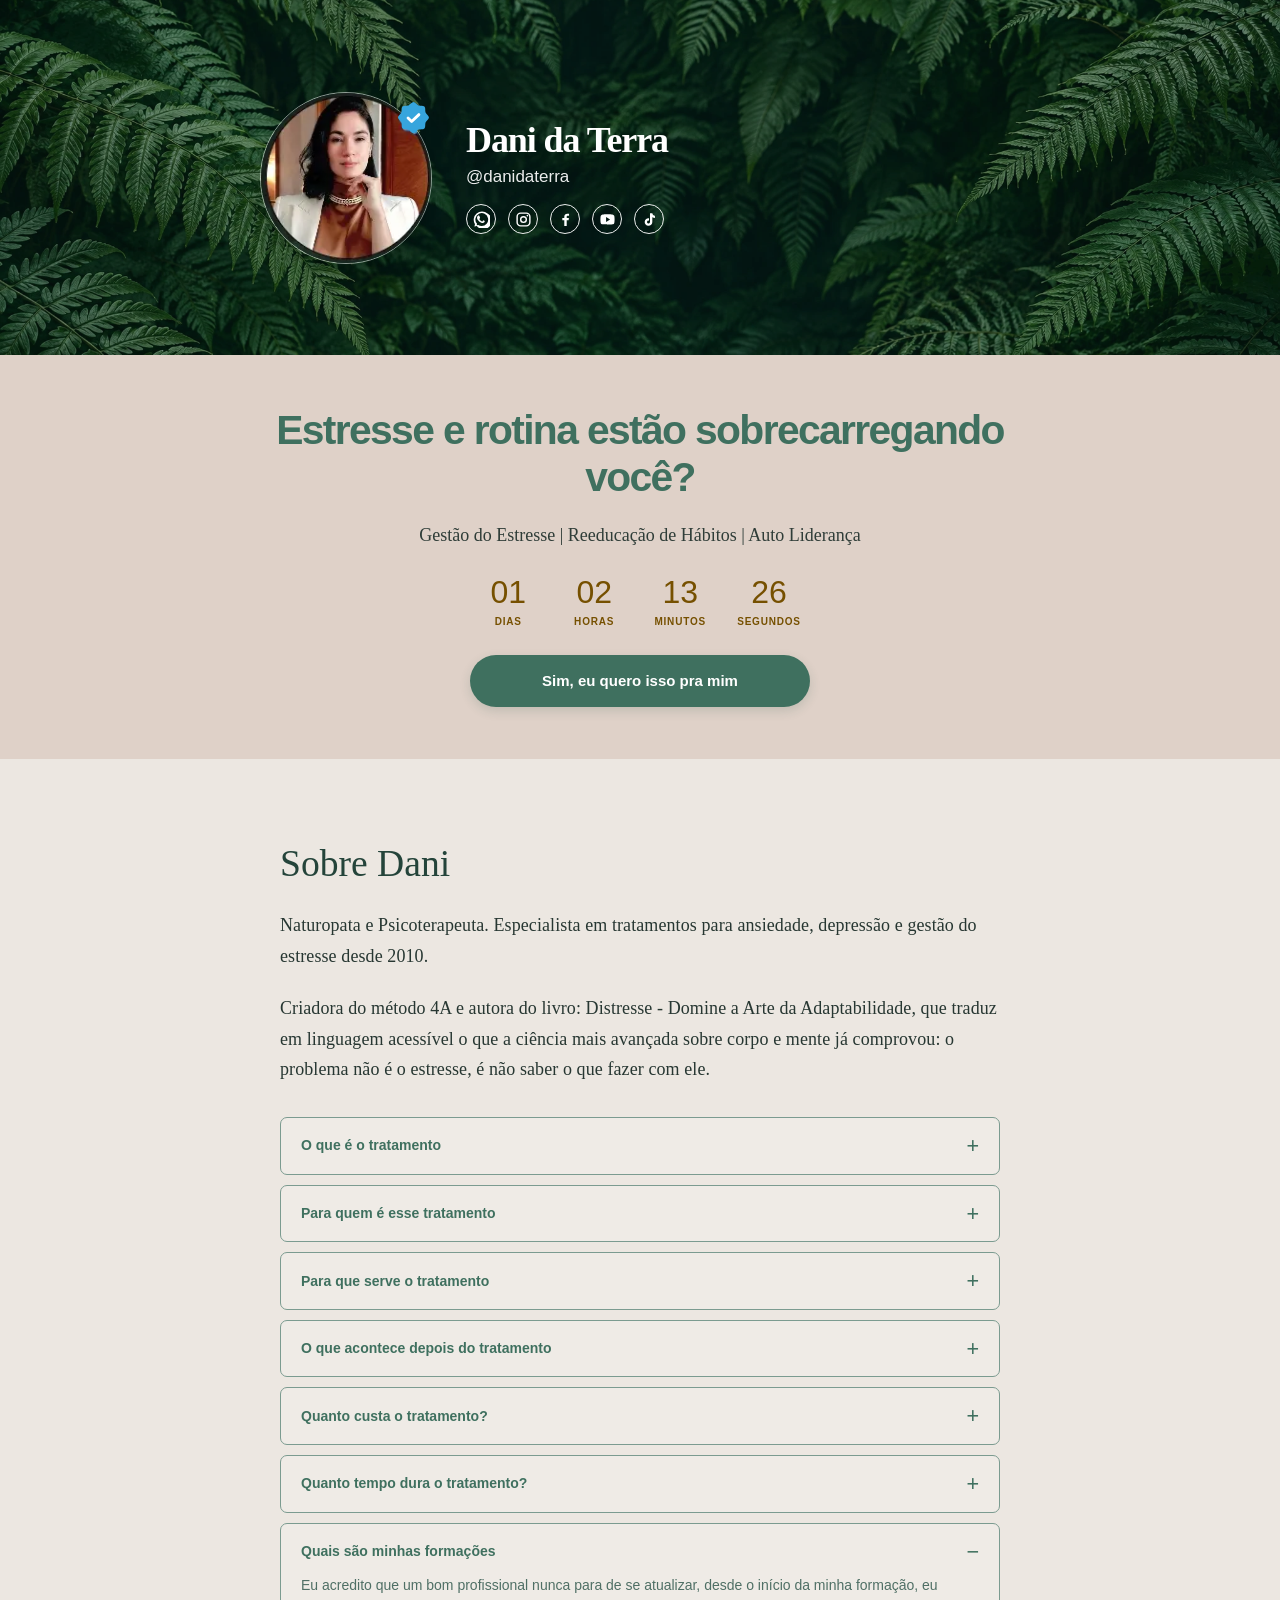
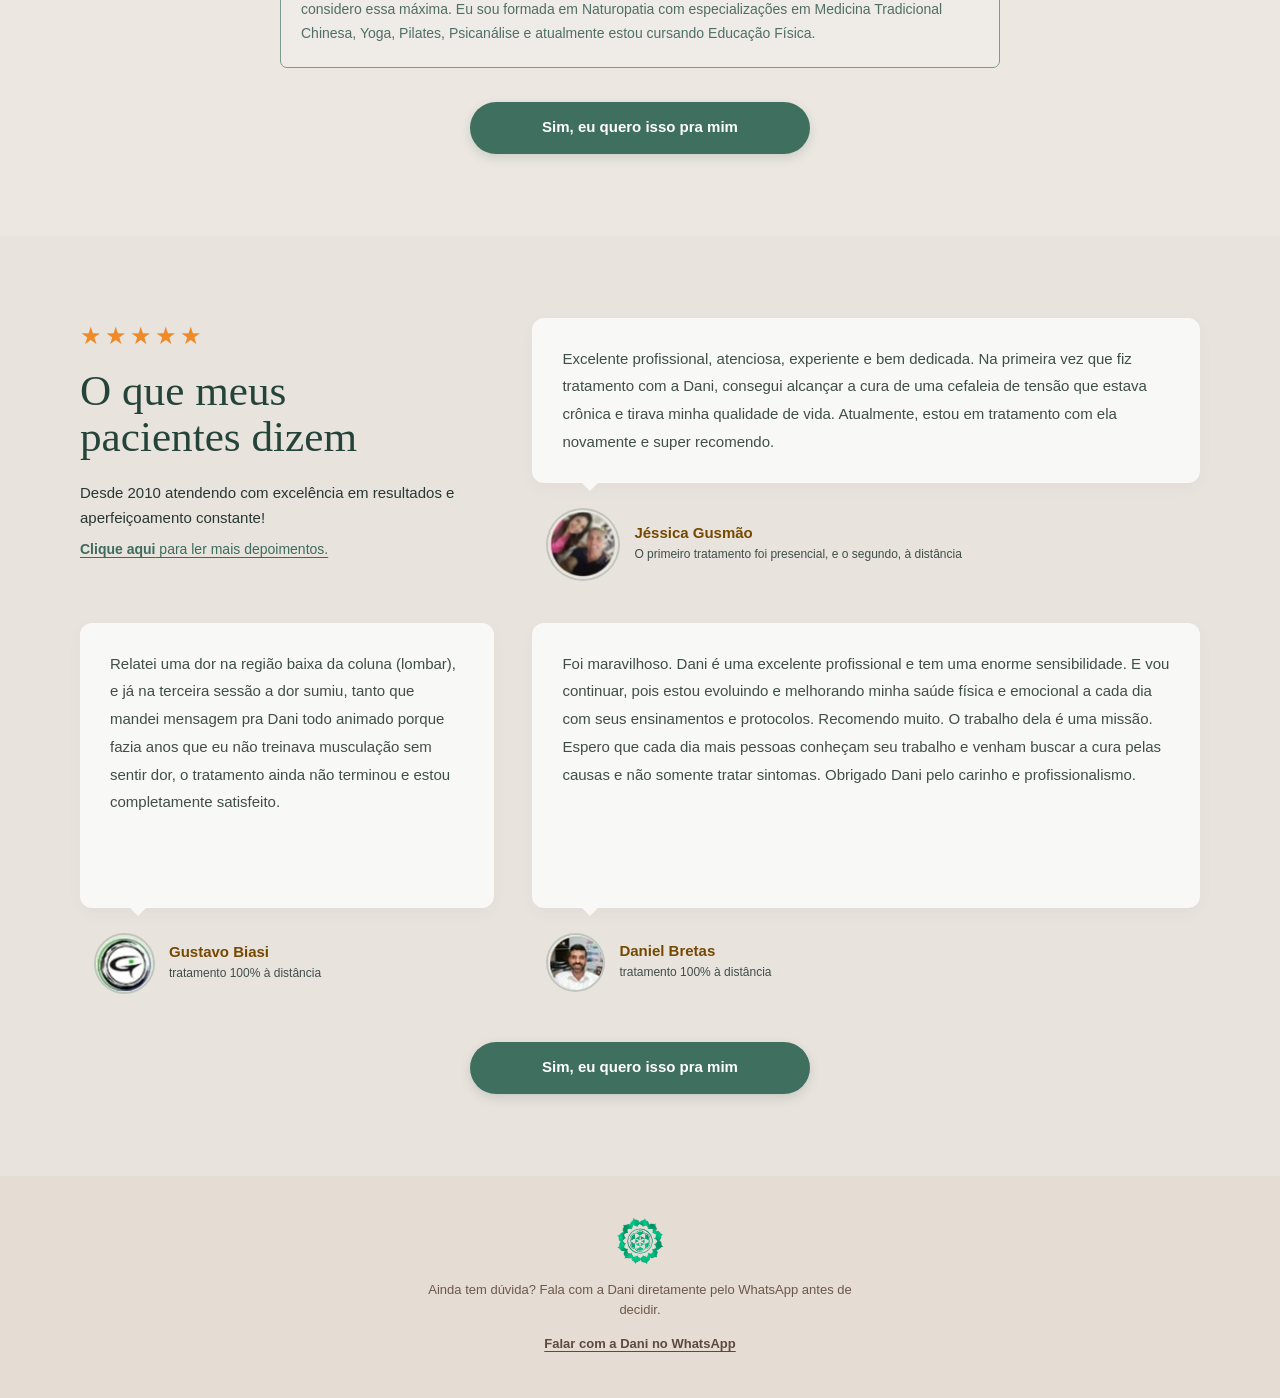
==== index.html @ f23e07b5 "first commit" ====
<!doctype html>
<html lang="pt-BR">
  <head>
    <meta charset="utf-8" />
    <meta name="viewport" content="width=device-width, initial-scale=1" />
    <meta name="theme-color" content="#3f705f" />
    <meta name="color-scheme" content="light" />
    <meta
      name="description"
      content="Gestão do estresse, reeducação de hábitos e auto liderança com Dani da Terra."
    />
    <title>Dani da Terra | Gestão do Estresse e Saúde Emocional</title>
    <link rel="icon" href="assets/brand-mark.png" type="image/png" />
    <link
      rel="preload"
      as="image"
      href="assets/fern-bg-v2.webp"
      fetchpriority="high"
    />
    <link rel="stylesheet" href="styles.css?v=3" />
  </head>
  <body>
    <main>
      <header class="site-header" id="inicio">
        <div class="header-overlay"></div>
        <div class="profile-lockup">
          <a
            class="profile-link"
            href="#inicio"
            aria-label="Dani da Terra - início"
          >
            <img
              src="assets/dani-profile.webp"
              alt="Dani da Terra"
              class="profile-avatar"
              width="178"
              height="178"
              fetchpriority="high"
              decoding="async"
            />
            <span class="verified" aria-hidden="true"
              ><svg
                xmlns="http://www.w3.org/2000/svg"
                id="Layer_2"
                data-name="Layer 2"
                viewBox="0 0 208 208"
              >
                <defs>
                  <style>
                    .cls-1 {
                      fill: #36a5dd;
                    }

                    .cls-2 {
                      fill: none;
                      stroke: #fff;
                      stroke-linecap: round;
                      stroke-linejoin: round;
                      stroke-width: 19px;
                    }
                  </style>
                </defs>
                <g id="Layer_1-2" data-name="Layer 1">
                  <path
                    class="cls-1"
                    d="m30.5,177.5c-9.2-9.2-3.1-28.5-7.8-39.8S0,116.5,0,104s17.8-22,22.7-33.7-1.4-30.6,7.8-39.8,28.5-3.1,39.8-7.8S91.5,0,104,0s22,17.8,33.7,22.7,30.6-1.4,39.8,7.8,3.1,28.5,7.8,39.8,22.7,21.2,22.7,33.7-17.8,22-22.7,33.7,1.4,30.6-7.8,39.8-28.5,3.1-39.8,7.8-21.2,22.7-33.7,22.7-22-17.8-33.7-22.7-30.6,1.4-39.8-7.8Z"
                  />
                  <polyline
                    class="cls-2"
                    points="140.55 84.74 91.79 131.26 67.45 108"
                  />
                </g>
              </svg>
            </span>
          </a>
          <div class="identity">
            <div class="identity-name">Dani da Terra</div>
            <div class="identity-handle">@danidaterra</div>
            <nav class="socials" aria-label="Redes sociais">
              <a
                href="https://wa.me/5512988258181"
                target="_blank"
                rel="noopener noreferrer"
                aria-label="WhatsApp"
                ><svg viewBox="0 0 24 24" aria-hidden="true">
                  <path
                    d="M20.5 3.5A11.8 11.8 0 0 0 2.8 18.7L2 22l3.4-.9A11.8 11.8 0 1 0 20.5 3.5ZM12 21a9 9 0 0 1-4.5-1.2l-.3-.2-2 .5.5-2-.2-.3A9 9 0 1 1 12 21Zm5-6.7c-.3-.2-1.8-.9-2.1-1s-.5-.2-.7.2-.8 1-.9 1.2-.3.2-.6.1a7.3 7.3 0 0 1-2.1-1.3 7.8 7.8 0 0 1-1.5-1.9c-.2-.3 0-.5.1-.6l.5-.6c.2-.2.2-.3.3-.5s0-.4 0-.5l-1-2.3c-.3-.7-.6-.6-.8-.6h-.7c-.2 0-.5.1-.8.4s-1 1-1 2.5 1 3 1.2 3.2a10.7 10.7 0 0 0 4.1 3.6c.6.3 1.1.5 1.5.6.7.2 1.3.2 1.8.1.5-.1 1.8-.7 2-1.3s.3-1.2.2-1.3-.2-.2-.5-.4Z"
                    fill="currentColor"
                  /></svg
              ></a>
              <a
                href="https://www.instagram.com/danidaterra"
                target="_blank"
                rel="noopener noreferrer"
                aria-label="Instagram"
                ><svg viewBox="0 0 24 24" aria-hidden="true">
                  <rect
                    x="3"
                    y="3"
                    width="18"
                    height="18"
                    rx="5"
                    fill="none"
                    stroke="currentColor"
                    stroke-width="2"
                  />
                  <circle
                    cx="12"
                    cy="12"
                    r="4"
                    fill="none"
                    stroke="currentColor"
                    stroke-width="2"
                  />
                  <circle cx="17.5" cy="6.5" r="1.2" fill="currentColor" /></svg
              ></a>
              <a
                href="https://www.facebook.com/danidaterra"
                target="_blank"
                rel="noopener noreferrer"
                aria-label="Facebook"
                ><svg viewBox="0 0 24 24" aria-hidden="true">
                  <path
                    d="M13.7 21v-8h2.7l.4-3h-3.1V8.1c0-.9.3-1.5 1.6-1.5H17V4a22 22 0 0 0-2.5-.1c-2.5 0-4.2 1.5-4.2 4.3V10H7.5v3h2.8v8h3.4Z"
                    fill="currentColor"
                  /></svg
              ></a>
              <a
                href="https://www.youtube.com/danidaterra"
                target="_blank"
                rel="noopener noreferrer"
                aria-label="YouTube"
                ><svg viewBox="0 0 24 24" aria-hidden="true">
                  <path
                    d="M21.6 7.2a2.8 2.8 0 0 0-2-2C17.8 4.7 12 4.7 12 4.7s-5.8 0-7.6.5a2.8 2.8 0 0 0-2 2A29 29 0 0 0 2 12a29 29 0 0 0 .4 4.8 2.8 2.8 0 0 0 2 2c1.8.5 7.6.5 7.6.5s5.8 0 7.6-.5a2.8 2.8 0 0 0 2-2A29 29 0 0 0 22 12a29 29 0 0 0-.4-4.8ZM10 15.4V8.6l5.7 3.4-5.7 3.4Z"
                    fill="currentColor"
                  /></svg
              ></a>
              <a
                href="https://www.tiktok.com/danidaterra"
                target="_blank"
                rel="noopener noreferrer"
                aria-label="TikTok"
                ><svg viewBox="0 0 24 24" aria-hidden="true">
                  <path
                    d="M16 3c.4 2.1 1.6 3.4 3.7 3.7V10a7.1 7.1 0 0 1-3.7-1.1v6.6a5.4 5.4 0 1 1-4.7-5.3v3.4a2.1 2.1 0 1 0 1.4 2V3H16Z"
                    fill="currentColor"
                  /></svg
              ></a>
            </nav>
          </div>
        </div>
      </header>

      <section class="hero" aria-labelledby="hero-title">
        <div class="hero-inner">
          <h1 id="hero-title">Estresse e rotina estão sobrecarregando você?</h1>
          <p class="hero-subtitle">
            Gestão do Estresse | Reeducação de Hábitos | Auto Liderança
          </p>
          <div
            class="countdown"
            aria-label="Contagem regressiva"
            aria-live="off"
          >
            <div><strong id="days">01</strong><span>DIAS</span></div>
            <div><strong id="hours">02</strong><span>HORAS</span></div>
            <div><strong id="minutes">13</strong><span>MINUTOS</span></div>
            <div><strong id="seconds">28</strong><span>SEGUNDOS</span></div>
          </div>
          <a
            class="primary-cta"
            href="https://wa.me/5512988258181?text=Oi%2C%20Dani!%20Quero%20entender%20melhor%20como%20funciona%20o%20seu%20trabalho%20e%20qual%20op%C3%A7%C3%A3o%20faz%20mais%20sentido%20pra%20mim."
            target="_blank"
            rel="noopener noreferrer"
            >Sim, eu quero isso pra mim</a
          >
        </div>
      </section>

      <section class="about" id="sobre">
        <div class="content-narrow">
          <h2>Sobre Dani</h2>
          <p class="lead-copy">
            Naturopata e Psicoterapeuta. Especialista em tratamentos para
            ansiedade, depressão e gestão do estresse desde 2010.
          </p>
          <p>
            Criadora do método 4A e autora do livro: Distresse - Domine a Arte
            da Adaptabilidade, que traduz em linguagem acessível o que a ciência
            mais avançada sobre corpo e mente já comprovou: o problema não é o
            estresse, é não saber o que fazer com ele.
          </p>

          <div class="accordion" data-accordion>
            <details>
              <summary>O que é o tratamento <span>+</span></summary>
              <div class="answer">
                Após a consulta de anamnese, você segue sua jornada com sessões
                de psicanálise e psicoterapia, técnicas para equilíbrio
                bioenergético e reeducação de vários hábitos que influenciam
                muito seu bem estar no dia a dia.<br /><br />Meu tratamento é
                sua melhor opção, porque integra técnicas para equilíbrio do
                corpo, mente e hábitos, além de ser um caminho seguro para a
                cura de traumas emocionais.
              </div>
            </details>
            <details>
              <summary>Para quem é esse tratamento <span>+</span></summary>
              <div class="answer">
                Mulheres e homens com quadros de ansiedade, depressão ou
                estresse crônico, que desejam um tratamento humanizado, natural,
                acessível e seguro.
              </div>
            </details>
            <details>
              <summary>Para que serve o tratamento <span>+</span></summary>
              <div class="answer">
                Para a recuperação do bem estar emocional e físico, para
                decifrar os ruídos do próprio inconsciente, para desenvolver
                autoconhecimento e se libertar de padrões traumáticos que te
                impedem de alcançar mais paz e felicidade na vida.
              </div>
            </details>
            <details>
              <summary>
                O que acontece depois do tratamento <span>+</span>
              </summary>
              <div class="answer">
                Ao final do tratamento, você terá um protocolo de cuidados pra
                continuar evoluindo em sua jornada. Se precisar de manutenção,
                eu ofereço sessões avulsas de acompanhamento, com duração a
                partir de 20 minutos, para que você possa continuar recebendo
                ajuda pelo tempo que precisar.<br /><br />Clique no botão para
                falar comigo!
              </div>
            </details>
            <details>
              <summary>Quanto custa o tratamento? <span>+</span></summary>
              <div class="answer">
                O preço de uma vida emocionalmente instável é muito, muito caro,
                por isso, é importante ver seu tratamento como um investimento
                importantíssimo.<br /><br />É necessário entrar em contato
                comigo para receber um orçamento personalizado, dependendo do
                caso, é recomendado mais ou menos sessões. Ofereço tratamentos a
                partir de R$750, com pagamento à vista ou parcelado.
              </div>
            </details>
            <details>
              <summary>Quanto tempo dura o tratamento? <span>+</span></summary>
              <div class="answer">
                Cada caso precisa ser analisado cuidadosamente antes de definir
                o tempo médio do tratamento. É levado em consideração a
                complexidade do caso e o ritmo de cada paciente. Meu método
                tende a acelerar sua melhora, pois a combinação de técnicas que
                integram a recuperação do corpo e da mente com sessões de
                terapia favorecem a jornada dos pacientes.
              </div>
            </details>
            <details open>
              <summary>Quais são minhas formações <span>−</span></summary>
              <div class="answer">
                Eu acredito que um bom profissional nunca para de se atualizar,
                desde o início da minha formação, eu considero essa máxima. Eu
                sou formada em Naturopatia com especializações em Medicina
                Tradicional Chinesa, Yoga, Pilates, Psicanálise e atualmente
                estou cursando Educação Física.
              </div>
            </details>
          </div>

          <a
            class="primary-cta cta-after"
            href="https://wa.me/5512988258181?text=Oi%2C%20Dani!%20Quero%20entender%20melhor%20como%20funciona%20o%20seu%20trabalho%20e%20qual%20op%C3%A7%C3%A3o%20faz%20mais%20sentido%20pra%20mim."
            target="_blank"
            rel="noopener noreferrer"
            >Sim, eu quero isso pra mim</a
          >
        </div>
      </section>

      <section
        class="testimonials"
        id="depoimentos"
        aria-labelledby="reviews-title"
      >
        <div class="reviews-grid">
          <div class="reviews-intro">
            <div class="stars" aria-label="5 estrelas">★★★★★</div>
            <h2 id="reviews-title">O que meus<br />pacientes dizem</h2>
            <p>
              Desde 2010 atendendo com excelência em resultados e
              aperfeiçoamento constante!
            </p>
            <a
              href="https://share.google/78tJWaMFnP3QpZJd7"
              target="_blank"
              rel="noopener noreferrer"
              ><strong>Clique aqui</strong> para ler mais depoimentos.</a
            >
          </div>

          <article class="review review-featured">
            <div class="review-bubble">
              Excelente profissional, atenciosa, experiente e bem dedicada. Na
              primeira vez que fiz tratamento com a Dani, consegui alcançar a
              cura de uma cefaleia de tensão que estava crônica e tirava minha
              qualidade de vida. Atualmente, estou em tratamento com ela
              novamente e super recomendo.
            </div>
            <div class="review-person">
              <img
                src="assets/jessica.jpg"
                alt=""
                class="review-avatar"
                width="74"
                height="73"
                loading="lazy"
                decoding="async"
              />
              <div>
                <strong>Jéssica Gusmão</strong
                ><span
                  >O primeiro tratamento foi presencial, e o segundo, à
                  distância</span
                >
              </div>
            </div>
          </article>

          <article class="review review-secondary">
            <div class="review-bubble">
              Foi maravilhoso. Dani é uma excelente profissional e tem uma
              enorme sensibilidade. E vou continuar, pois estou evoluindo e
              melhorando minha saúde física e emocional a cada dia com seus
              ensinamentos e protocolos. Recomendo muito. O trabalho dela é uma
              missão. Espero que cada dia mais pessoas conheçam seu trabalho e
              venham buscar a cura pelas causas e não somente tratar sintomas.
              Obrigado Dani pelo carinho e profissionalismo.
            </div>
            <div class="review-person">
              <img
                src="assets/daniel.jpg"
                alt=""
                class="review-avatar"
                width="59"
                height="59"
                loading="lazy"
                decoding="async"
              />
              <div>
                <strong>Daniel Bretas</strong
                ><span>tratamento 100% à distância</span>
              </div>
            </div>
          </article>

          <article class="review review-secondary">
            <div class="review-bubble">
              Relatei uma dor na região baixa da coluna (lombar), e já na
              terceira sessão a dor sumiu, tanto que mandei mensagem pra Dani
              todo animado porque fazia anos que eu não treinava musculação sem
              sentir dor, o tratamento ainda não terminou e estou completamente
              satisfeito.
            </div>
            <div class="review-person">
              <img
                src="assets/gustavo.jpg"
                alt=""
                class="review-avatar"
                width="61"
                height="61"
                loading="lazy"
                decoding="async"
              />
              <div>
                <strong>Gustavo Biasi</strong
                ><span>tratamento 100% à distância</span>
              </div>
            </div>
          </article>
        </div>
        <a
          class="primary-cta cta-bottom"
          href="https://wa.me/5512988258181?text=Oi%2C%20Dani!%20Quero%20entender%20melhor%20como%20funciona%20o%20seu%20trabalho%20e%20qual%20op%C3%A7%C3%A3o%20faz%20mais%20sentido%20pra%20mim."
          target="_blank"
          rel="noopener noreferrer"
          >Sim, eu quero isso pra mim</a
        >
      </section>

      <footer class="site-footer">
        <div class="footer-mark" aria-hidden="true">
          <img
            src="assets/brand-mark.png"
            alt="Dani da Terra"
            width="50px"
            height="50px"
            fetchpriority="high"
            decoding="async"
          />
        </div>
        <p>
          Ainda tem dúvida? Fala com a Dani diretamente pelo WhatsApp antes de
          decidir.
        </p>
        <a
          href="https://wa.me/5512988258181"
          target="_blank"
          rel="noopener noreferrer"
          >Falar com a Dani no WhatsApp</a
        >
      </footer>
    </main>
    <script src="script.js" defer></script>
  </body>
</html>
---- styles.css ----
:root {
  --bg: #ece7e1;
  --hero: #dfd1c8;
  --card: #f8f8f6;
  --green: #3f705f;
  --green-dark: #285246;
  --ink: #273732;
  --gold: #765000;
  --orange: #ef8a28;
  --line: #7b9b90;
  --page-padding: clamp(20px, 4vw, 48px);
}

* {
  box-sizing: border-box;
}
html {
  scroll-behavior: smooth;
}
body {
  margin: 0;
  background: var(--bg);
  color: var(--ink);
  font-family: Arial, Helvetica, sans-serif;
  -webkit-font-smoothing: antialiased;
  text-rendering: optimizeLegibility;
}
img {
  display: block;
  max-width: 100%;
}
a {
  color: inherit;
}
a:focus-visible,
summary:focus-visible {
  outline: 3px solid #e9aa57;
  outline-offset: 4px;
}

.site-header {
  position: relative;
  display: grid;
  min-height: clamp(280px, 33vw, 355px);
  overflow: hidden;
  place-items: center;
  background: #12362c url("assets/fern-bg-v2.webp") center / cover no-repeat;
}
.header-overlay {
  position: absolute;
  inset: 0;
  background: rgba(6, 35, 28, 0.34);
}
.profile-lockup {
  position: relative;
  z-index: 1;
  display: flex;
  align-items: center;
  gap: clamp(22px, 3vw, 34px);
  width: min(760px, calc(100% - var(--page-padding) - var(--page-padding)));
}
.profile-link {
  position: relative;
  display: block;
  width: clamp(128px, 16vw, 172px);
  flex: 0 0 auto;
}
.profile-avatar {
  aspect-ratio: 1;
  width: 100%;
  height: auto;
  object-fit: cover;
  border: 1px solid rgba(255, 255, 255, 0.55);
  border-radius: 50%;
  box-shadow: 0 8px 25px rgba(0, 0, 0, 0.2);
}
.verified {
  position: absolute;
  top: 6%;
  right: 2%;
  width: 18%;
  aspect-ratio: 1;
}
.verified svg {
  display: block;
  width: 100%;
  height: 100%;
}
.identity {
  min-width: 0;
  color: #fff;
}
.identity-name {
  font-family: Georgia, "Times New Roman", serif;
  font-size: clamp(2rem, 4vw, 2.25rem);
  font-weight: 700;
  line-height: 1.1;
  letter-spacing: -0.03em;
}
.identity-handle {
  margin-top: 7px;
  font-size: clamp(0.9rem, 1.8vw, 1.0625rem);
  opacity: 0.92;
}
.socials {
  display: flex;
  flex-wrap: wrap;
  gap: 12px;
  margin-top: 17px;
}
.socials a {
  display: grid;
  width: 30px;
  height: 30px;
  border: 1.5px solid rgba(255, 255, 255, 0.92);
  border-radius: 50%;
  place-items: center;
  color: #fff;
  text-decoration: none;
  transition:
    background 0.18s ease,
    color 0.18s ease,
    transform 0.18s ease;
}
.socials a:hover {
  background: #fff;
  color: var(--green-dark);
  transform: translateY(-2px);
}
.socials a svg {
  display: block;
  width: 17px;
  height: 17px;
}

.hero {
  display: grid;
  min-height: 330px;
  background: var(--hero);
  place-items: center;
  text-align: center;
}
.hero-inner {
  width: min(900px, calc(100% - var(--page-padding) - var(--page-padding)));
  padding: clamp(38px, 5vw, 52px) 0;
}
.hero h1 {
  max-width: 790px;
  margin: 0 auto;
  color: var(--green);
  font-size: clamp(2rem, 4.25vw, 2.55rem);
  font-weight: 700;
  line-height: 1.14;
  letter-spacing: -0.04em;
}
.hero-subtitle {
  margin: 22px 0 26px;
  color: #2f3d38;
  font-family: Georgia, "Times New Roman", serif;
  font-size: clamp(1rem, 2vw, 1.125rem);
  line-height: 1.55;
}
.countdown {
  display: flex;
  justify-content: center;
  gap: clamp(16px, 3vw, 28px);
  margin-bottom: 28px;
  color: var(--gold);
}
.countdown div {
  display: flex;
  flex-direction: column;
  min-width: 58px;
}
.countdown strong {
  font-size: clamp(1.55rem, 3vw, 2rem);
  font-weight: 500;
  line-height: 1;
  font-variant-numeric: tabular-nums;
}
.countdown span {
  margin-top: 8px;
  font-size: 0.625rem;
  font-weight: 600;
  letter-spacing: 0.08em;
}
.primary-cta {
  display: flex;
  align-items: center;
  justify-content: center;
  width: min(340px, 100%);
  min-height: 52px;
  margin: 0 auto;
  padding: 12px 24px;
  border-radius: 999px;
  background: var(--green);
  box-shadow: 0 4px 11px rgba(40, 82, 70, 0.16);
  color: #fff;
  font-size: 0.9375rem;
  font-weight: 600;
  line-height: 1.25;
  text-align: center;
  text-decoration: none;
  transition:
    transform 0.18s ease,
    background 0.18s ease,
    box-shadow 0.18s ease;
}
.primary-cta:hover {
  background: var(--green-dark);
  box-shadow: 0 7px 16px rgba(40, 82, 70, 0.24);
  transform: translateY(-2px);
}

.about {
  padding: clamp(32px, 7vw, 82px) var(--page-padding);
  background: var(--bg);
}
.content-narrow {
  width: min(720px, 100%);
  margin: 0 auto;
}
.about h2,
.reviews-intro h2 {
  color: #24443a;
  font-family: Georgia, "Times New Roman", serif;
  font-weight: 500;
}
.about h2 {
  margin: 0 0 24px;
  font-size: clamp(2rem, 4vw, 2.35rem);
  line-height: 1.2;
}
.about p {
  margin: 0 0 21px;
  font-family: Georgia, "Times New Roman", serif;
  font-size: clamp(1rem, 1.7vw, 1.125rem);
  line-height: 1.7;
  letter-spacing: 0.005em;
}
.about .lead-copy {
  margin-bottom: 22px;
}
.accordion {
  display: grid;
  gap: 10px;
  margin-top: 32px;
}
details {
  overflow: hidden;
  border: 1px solid var(--line);
  border-radius: 7px;
  background: rgba(255, 255, 255, 0.17);
}
summary {
  display: flex;
  align-items: center;
  justify-content: space-between;
  gap: 18px;
  padding: 17px 20px;
  color: var(--green);
  cursor: pointer;
  font-size: 0.875rem;
  font-weight: 700;
  line-height: 1.35;
  list-style: none;
  user-select: none;
}
summary::-webkit-details-marker {
  display: none;
}
summary span {
  flex: 0 0 auto;
  color: var(--green);
  font-size: 1.35rem;
  font-weight: 400;
  line-height: 1;
}
.answer {
  padding: 0 20px 21px;
  color: #4f6f65;
  font-size: 0.875rem;
  line-height: 1.7;
}
details[open] summary {
  padding-bottom: 12px;
}
.cta-after {
  margin-top: 34px;
}

.testimonials {
  padding: clamp(32px, 7vw, 82px) var(--page-padding);
  background: #e9e3dd;
}
.reviews-grid {
  display: grid;
  grid-template-columns: minmax(220px, 0.9fr) minmax(0, 1.45fr);
  grid-template-areas: "intro featured" "daniel gustavo";
  gap: 42px 38px;
  width: min(1120px, 100%);
  margin: 0 auto;
  align-items: start;
}
.reviews-intro {
  grid-area: intro;
  padding-top: 4px;
}
.stars {
  margin-bottom: 18px;
  color: var(--orange);
  font-size: 1.5rem;
  letter-spacing: 3px;
}
.reviews-intro h2 {
  margin: 0 0 20px;
  font-size: clamp(2.2rem, 4.3vw, 2.7rem);
  line-height: 1.08;
}
.reviews-intro p {
  margin: 0 0 10px;
  font-size: 0.9375rem;
  line-height: 1.65;
}
.reviews-intro a {
  color: #3d6c5d;
  font-size: 0.875rem;
  text-underline-offset: 3px;
}
.review-featured {
  grid-area: featured;
}
.review-secondary:nth-of-type(3) {
  grid-area: daniel;
}
.review-secondary:nth-of-type(4) {
  grid-area: gustavo;
}
.review-bubble {
  position: relative;
  padding: 27px 30px;
  border-radius: 12px;
  background: var(--card);
  box-shadow: 0 5px 15px rgba(61, 71, 66, 0.04);
  color: #3f4e49;
  font-size: 0.9375rem;
  line-height: 1.85;
}
.review-bubble::after {
  position: absolute;
  bottom: -18px;
  left: 48px;
  border: 10px solid transparent;
  border-top-color: var(--card);
  content: "";
}
.review-person {
  display: flex;
  align-items: center;
  gap: 14px;
  margin: 25px 0 0 14px;
}
.review-avatar {
  /* width: 54px; */
  aspect-ratio: 1;
  border: 2px solid rgba(63, 112, 95, 0.25);
  border-radius: 50%;
  object-fit: cover;
}
.review-person strong {
  display: block;
  margin-bottom: 5px;
  color: #744900;
  font-size: 0.9375rem;
}
.review-person span {
  display: block;
  color: #3f4e49;
  font-size: 0.75rem;
  line-height: 1.45;
}
.review-secondary .review-bubble {
  min-height: 285px;
}
.cta-bottom {
  margin-top: 48px;
}

.site-footer {
  padding: 40px var(--page-padding) 46px;
  background: #e5ddd3;
  color: #6d5748;
  text-align: center;
}
.footer-mark {
  margin-bottom: 10px;
  color: #18b68a;
  font-size: 2.75rem;
  font-weight: 700;
  line-height: 1;
}
.site-footer p,
.site-footer img {
  max-width: 460px;
  margin: 0 auto 14px;
  font-size: 0.8125rem;
  line-height: 1.55;
}
.site-footer a {
  color: #5d4a3e;
  font-size: 0.8125rem;
  font-weight: 600;
  text-underline-offset: 3px;
}

@media (max-width: 760px) {
  :root {
    --page-padding: 20px;
  }
  .site-header {
    min-height: 270px;
    background-position: center;
  }
  .profile-lockup {
    display: grid;
    grid-template-columns: 92px minmax(0, 1fr);
    column-gap: 18px;
    row-gap: 17px;
    width: min(420px, calc(100% - 40px));
  }
  .profile-link {
    width: 92px;
  }
  .profile-link {
    grid-column: 1;
    grid-row: 1;
  }
  .identity {
    display: contents;
  }
  .identity-name {
    font-size: 1.65rem;
  }
  .identity-name {
    grid-column: 2;
    grid-row: 1;
    align-self: center;
    margin-bottom: 23px;
  }
  .identity-handle {
    grid-column: 2;
    grid-row: 1;
    margin-top: 27px;
    font-size: 0.875rem;
    align-self: center;
  }
  .socials {
    grid-column: 1 / -1;
    grid-row: 2;
    justify-content: center;
    gap: 10px;
    margin-top: 0;
    padding-top: 15px;
    border-top: 1px solid rgba(255, 255, 255, 0.3);
  }
  .socials a {
    width: 27px;
    height: 27px;
  }
  .socials a svg {
    width: 15px;
    height: 15px;
  }
  .hero {
    min-height: 360px;
  }
  .hero-inner {
    width: 100%;
    max-width: none;
    padding: 44px var(--page-padding);
  }
  .hero h1,
  .hero-subtitle,
  .countdown {
    width: 100%;
  }
  .hero h1 {
    font-size: clamp(1.9rem, 8vw, 2.35rem);
  }
  .hero-subtitle {
    margin: 19px 0 25px;
    font-size: 0.975rem;
  }
  .countdown {
    gap: 8px;
    margin-bottom: 27px;
  }
  .countdown div {
    min-width: 0;
    width: 25%;
  }
  .countdown strong {
    font-size: clamp(1.45rem, 7vw, 1.9rem);
  }
  .countdown span {
    margin-top: 6px;
    font-size: 0.55rem;
  }
  .primary-cta {
    min-height: 50px;
    font-size: 0.875rem;
  }
  .about p {
    font-size: 1rem;
    line-height: 1.68;
    text-align: left;
  }
  .about h2 {
    margin-bottom: 20px;
  }
  .accordion {
    margin-top: 28px;
  }
  summary {
    padding: 16px;
    font-size: 0.875rem;
  }
  .answer {
    padding: 0 16px 18px;
    font-size: 0.875rem;
    line-height: 1.65;
  }
  .reviews-grid {
    grid-template-columns: 1fr;
    grid-template-areas: "intro" "featured" "daniel" "gustavo";
    gap: 34px;
  }
  .reviews-intro {
    padding: 0;
    text-align: center;
  }
  .stars {
    margin-bottom: 12px;
    font-size: 1.3rem;
  }
  .reviews-intro h2 {
    margin-bottom: 16px;
    font-size: 2.25rem;
  }
  .reviews-intro p {
    max-width: 360px;
    margin-right: auto;
    margin-bottom: 12px;
    margin-left: auto;
    font-size: 0.9375rem;
  }
  .review-bubble {
    padding: 23px 21px;
    font-size: 0.9375rem;
    line-height: 1.75;
  }
  .review-secondary .review-bubble {
    min-height: 0;
  }
  .review-person {
    margin-top: 22px;
  }
  .cta-bottom {
    margin-top: 38px;
  }
  .site-footer {
    padding-top: 34px;
    padding-bottom: 38px;
  }
}

@media (max-width: 390px) {
  :root {
    --page-padding: 16px;
  }
  .site-header {
    min-height: 245px;
  }
  .profile-lockup {
    grid-template-columns: 78px minmax(0, 1fr);
    column-gap: 14px;
    width: calc(100% - 32px);
  }
  .profile-link {
    width: 78px;
  }
  .identity-name {
    font-size: 1.4rem;
  }
  .socials {
    gap: 7px;
  }
  .socials a {
    width: 25px;
    height: 25px;
  }
  .hero {
    min-height: 340px;
  }
  .hero h1 {
    font-size: 1.8rem;
  }
  .countdown strong {
    font-size: 2.4rem;
  }
  .countdown span {
    font-size: 0.5rem;
  }
}

@media (prefers-reduced-motion: reduce) {
  html {
    scroll-behavior: auto;
  }
  .primary-cta,
  .socials a {
    transition: none;
  }
}
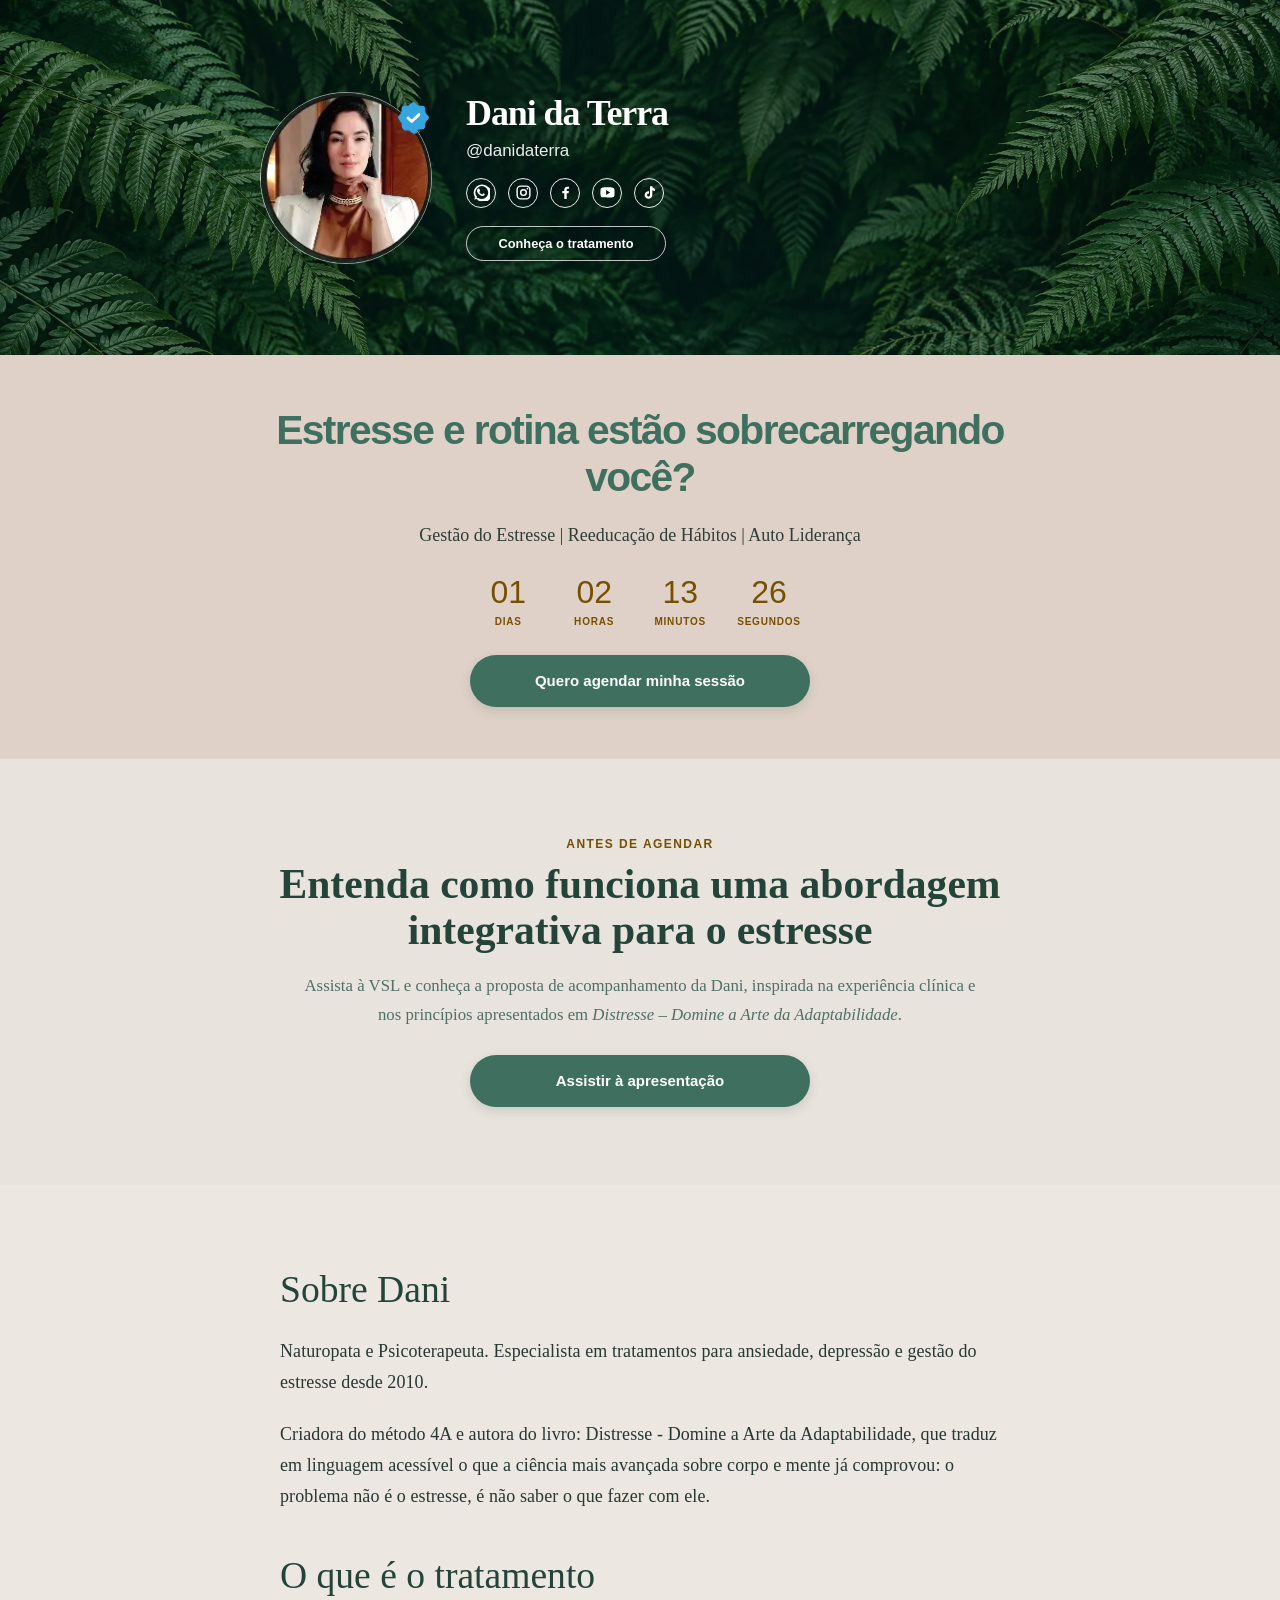
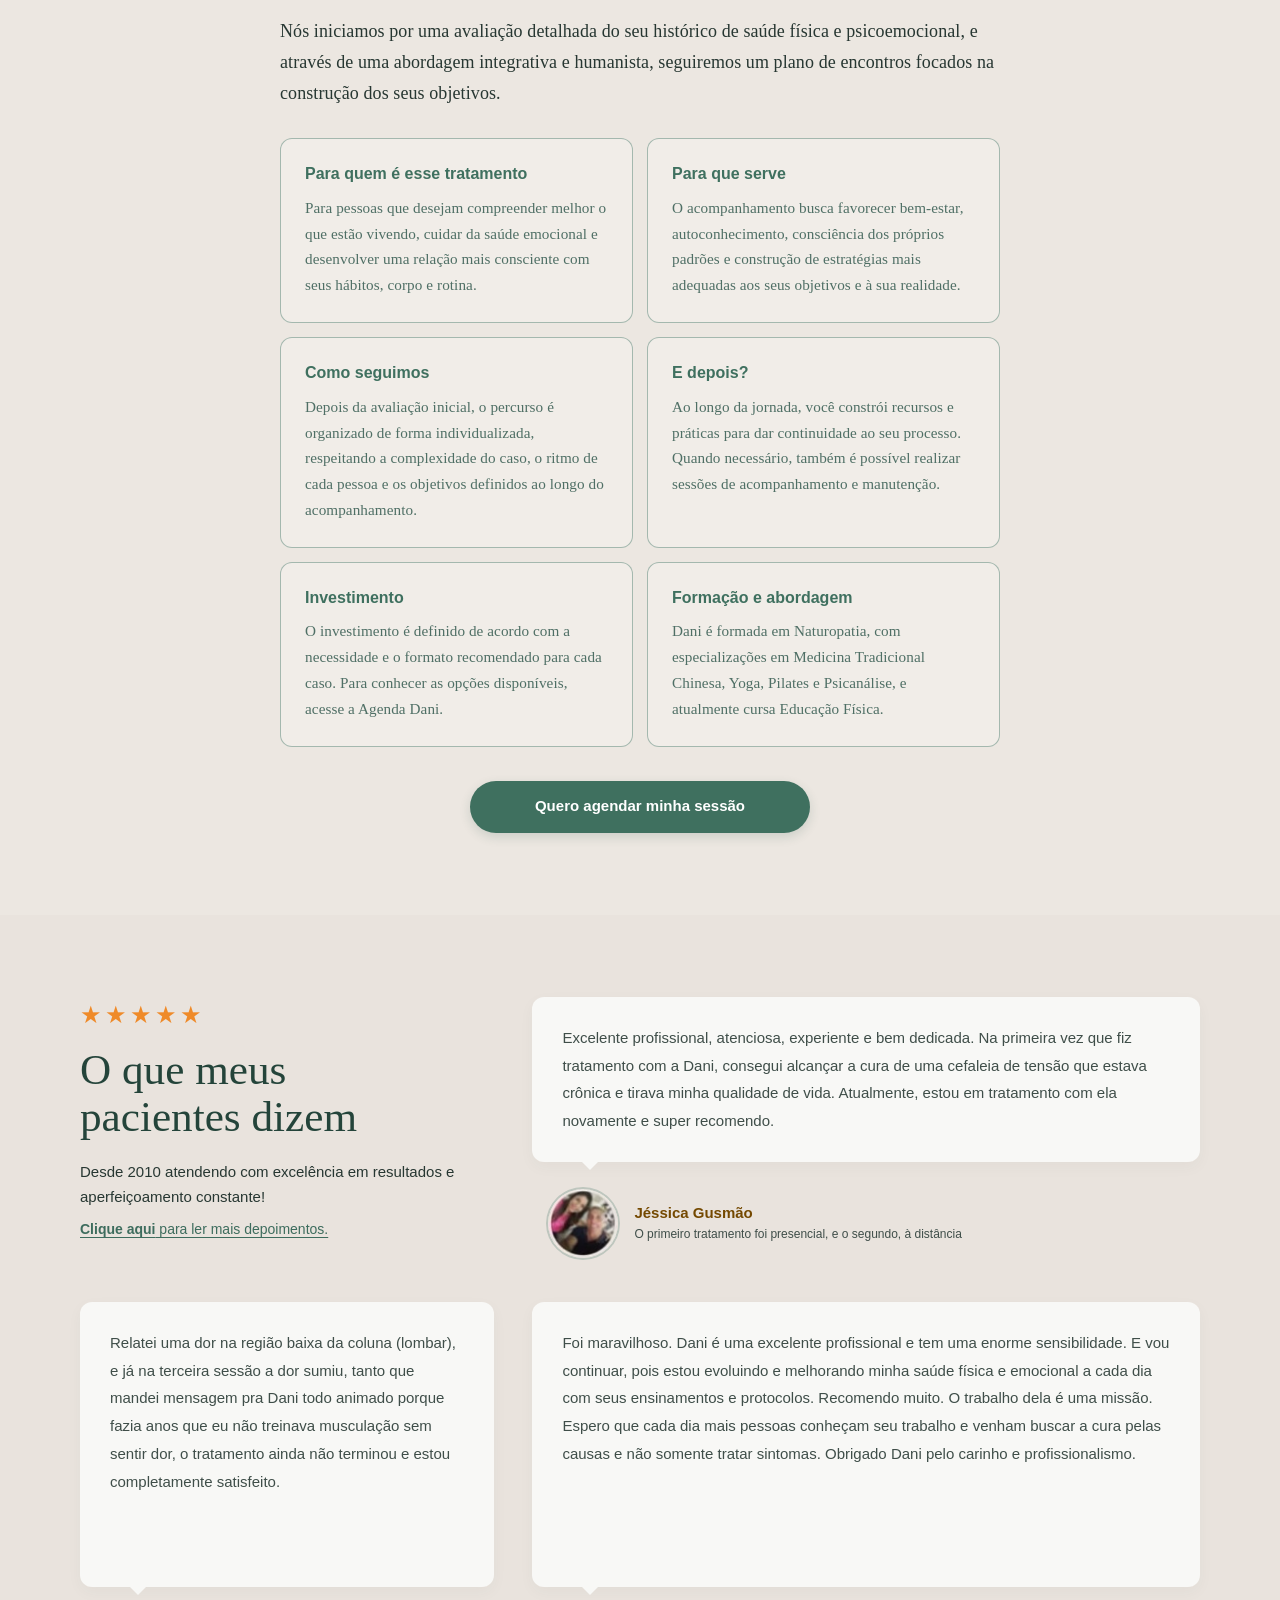
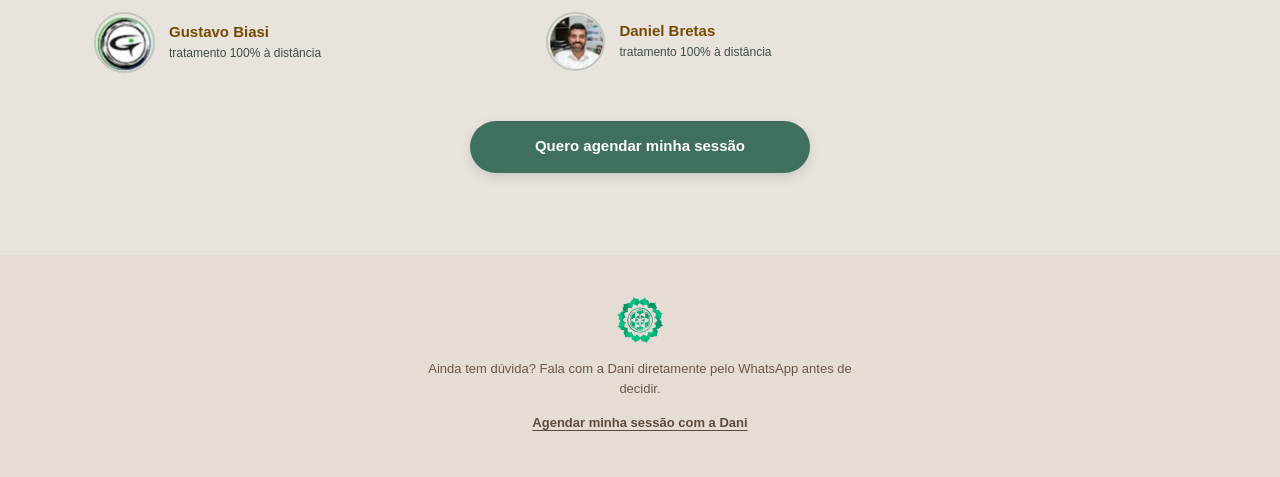
==== commit d5d3480d: "ajusted index and create page vsl" ====
--- a/index.html
+++ b/index.html
@@ -17,7 +17,7 @@
       href="assets/fern-bg-v2.webp"
       fetchpriority="high"
     />
-    <link rel="stylesheet" href="styles.css?v=3" />
+    <link rel="stylesheet" href="styles.css?v=4" />
   </head>
   <body>
     <main>
@@ -78,7 +78,7 @@
             <div class="identity-handle">@danidaterra</div>
             <nav class="socials" aria-label="Redes sociais">
               <a
-                href="https://wa.me/5512988258181"
+                href="https://zenklub.com.br/terapeutas/daniele-rossi/"
                 target="_blank"
                 rel="noopener noreferrer"
                 aria-label="WhatsApp"
@@ -148,6 +148,7 @@
                   /></svg
               ></a>
             </nav>
+            <a class="header-vsl-link" href="vsl.html">Conheça o tratamento</a>
           </div>
         </div>
       </header>
@@ -170,11 +171,26 @@
           </div>
           <a
             class="primary-cta"
-            href="https://wa.me/5512988258181?text=Oi%2C%20Dani!%20Quero%20entender%20melhor%20como%20funciona%20o%20seu%20trabalho%20e%20qual%20op%C3%A7%C3%A3o%20faz%20mais%20sentido%20pra%20mim."
+            href="https://zenklub.com.br/terapeutas/daniele-rossi/"
             target="_blank"
             rel="noopener noreferrer"
-            >Sim, eu quero isso pra mim</a
+            >Quero agendar minha sessão</a
           >
+        </div>
+      </section>
+
+      <section class="vsl-teaser" aria-labelledby="vsl-teaser-title">
+        <div class="vsl-teaser-inner">
+          <span class="eyebrow">Antes de agendar</span>
+          <h2 id="vsl-teaser-title">
+            Entenda como funciona uma abordagem integrativa para o estresse
+          </h2>
+          <p>
+            Assista à VSL e conheça a proposta de acompanhamento da Dani,
+            inspirada na experiência clínica e nos princípios apresentados em
+            <em>Distresse – Domine a Arte da Adaptabilidade</em>.
+          </p>
+          <a class="primary-cta" href="vsl.html">Assistir à apresentação</a>
         </div>
       </section>
 
@@ -192,89 +208,73 @@
             estresse, é não saber o que fazer com ele.
           </p>
 
-          <div class="accordion" data-accordion>
-            <details>
-              <summary>O que é o tratamento <span>+</span></summary>
-              <div class="answer">
-                Após a consulta de anamnese, você segue sua jornada com sessões
-                de psicanálise e psicoterapia, técnicas para equilíbrio
-                bioenergético e reeducação de vários hábitos que influenciam
-                muito seu bem estar no dia a dia.<br /><br />Meu tratamento é
-                sua melhor opção, porque integra técnicas para equilíbrio do
-                corpo, mente e hábitos, além de ser um caminho seguro para a
-                cura de traumas emocionais.
-              </div>
-            </details>
-            <details>
-              <summary>Para quem é esse tratamento <span>+</span></summary>
-              <div class="answer">
-                Mulheres e homens com quadros de ansiedade, depressão ou
-                estresse crônico, que desejam um tratamento humanizado, natural,
-                acessível e seguro.
-              </div>
-            </details>
-            <details>
-              <summary>Para que serve o tratamento <span>+</span></summary>
-              <div class="answer">
-                Para a recuperação do bem estar emocional e físico, para
-                decifrar os ruídos do próprio inconsciente, para desenvolver
-                autoconhecimento e se libertar de padrões traumáticos que te
-                impedem de alcançar mais paz e felicidade na vida.
-              </div>
-            </details>
-            <details>
-              <summary>
-                O que acontece depois do tratamento <span>+</span>
-              </summary>
-              <div class="answer">
-                Ao final do tratamento, você terá um protocolo de cuidados pra
-                continuar evoluindo em sua jornada. Se precisar de manutenção,
-                eu ofereço sessões avulsas de acompanhamento, com duração a
-                partir de 20 minutos, para que você possa continuar recebendo
-                ajuda pelo tempo que precisar.<br /><br />Clique no botão para
-                falar comigo!
-              </div>
-            </details>
-            <details>
-              <summary>Quanto custa o tratamento? <span>+</span></summary>
-              <div class="answer">
-                O preço de uma vida emocionalmente instável é muito, muito caro,
-                por isso, é importante ver seu tratamento como um investimento
-                importantíssimo.<br /><br />É necessário entrar em contato
-                comigo para receber um orçamento personalizado, dependendo do
-                caso, é recomendado mais ou menos sessões. Ofereço tratamentos a
-                partir de R$750, com pagamento à vista ou parcelado.
-              </div>
-            </details>
-            <details>
-              <summary>Quanto tempo dura o tratamento? <span>+</span></summary>
-              <div class="answer">
-                Cada caso precisa ser analisado cuidadosamente antes de definir
-                o tempo médio do tratamento. É levado em consideração a
-                complexidade do caso e o ritmo de cada paciente. Meu método
-                tende a acelerar sua melhora, pois a combinação de técnicas que
-                integram a recuperação do corpo e da mente com sessões de
-                terapia favorecem a jornada dos pacientes.
-              </div>
-            </details>
-            <details open>
-              <summary>Quais são minhas formações <span>−</span></summary>
-              <div class="answer">
-                Eu acredito que um bom profissional nunca para de se atualizar,
-                desde o início da minha formação, eu considero essa máxima. Eu
-                sou formada em Naturopatia com especializações em Medicina
-                Tradicional Chinesa, Yoga, Pilates, Psicanálise e atualmente
-                estou cursando Educação Física.
-              </div>
-            </details>
-          </div>
+          <section class="treatment-info" aria-labelledby="treatment-title">
+            <h2 id="treatment-title">O que é o tratamento</h2>
+            <p class="lead-copy">
+              Nós iniciamos por uma avaliação detalhada do seu histórico de
+              saúde física e psicoemocional, e através de uma abordagem
+              integrativa e humanista, seguiremos um plano de encontros focados
+              na construção dos seus objetivos.
+            </p>
+            <div class="info-grid">
+              <article class="info-card">
+                <h3>Para quem é esse tratamento</h3>
+                <p>
+                  Para pessoas que desejam compreender melhor o que estão
+                  vivendo, cuidar da saúde emocional e desenvolver uma relação
+                  mais consciente com seus hábitos, corpo e rotina.
+                </p>
+              </article>
+              <article class="info-card">
+                <h3>Para que serve</h3>
+                <p>
+                  O acompanhamento busca favorecer bem-estar, autoconhecimento,
+                  consciência dos próprios padrões e construção de estratégias
+                  mais adequadas aos seus objetivos e à sua realidade.
+                </p>
+              </article>
+              <article class="info-card">
+                <h3>Como seguimos</h3>
+                <p>
+                  Depois da avaliação inicial, o percurso é organizado de forma
+                  individualizada, respeitando a complexidade do caso, o ritmo
+                  de cada pessoa e os objetivos definidos ao longo do
+                  acompanhamento.
+                </p>
+              </article>
+              <article class="info-card">
+                <h3>E depois?</h3>
+                <p>
+                  Ao longo da jornada, você constrói recursos e práticas para
+                  dar continuidade ao seu processo. Quando necessário, também é
+                  possível realizar sessões de acompanhamento e manutenção.
+                </p>
+              </article>
+              <article class="info-card">
+                <h3>Investimento</h3>
+                <p>
+                  O investimento é definido de acordo com a necessidade e o
+                  formato recomendado para cada caso. Para conhecer as opções
+                  disponíveis, acesse a Agenda Dani.
+                </p>
+              </article>
+              <article class="info-card">
+                <h3>Formação e abordagem</h3>
+                <p>
+                  Dani é formada em Naturopatia, com especializações em Medicina
+                  Tradicional Chinesa, Yoga, Pilates e Psicanálise, e atualmente
+                  cursa Educação Física.
+                </p>
+              </article>
+            </div>
+          </section>
 
           <a
             class="primary-cta cta-after"
-            href="https://wa.me/5512988258181?text=Oi%2C%20Dani!%20Quero%20entender%20melhor%20como%20funciona%20o%20seu%20trabalho%20e%20qual%20op%C3%A7%C3%A3o%20faz%20mais%20sentido%20pra%20mim."
+            href="https://zenklub.com.br/terapeutas/daniele-rossi/"
             target="_blank"
             rel="noopener noreferrer"
-            >Sim, eu quero isso pra mim</a
+            >Quero agendar minha sessão</a
           >
         </div>
       </section>
@@ -382,10 +382,10 @@
         </div>
         <a
           class="primary-cta cta-bottom"
-          href="https://wa.me/5512988258181?text=Oi%2C%20Dani!%20Quero%20entender%20melhor%20como%20funciona%20o%20seu%20trabalho%20e%20qual%20op%C3%A7%C3%A3o%20faz%20mais%20sentido%20pra%20mim."
+          href="https://zenklub.com.br/terapeutas/daniele-rossi/"
           target="_blank"
           rel="noopener noreferrer"
-          >Sim, eu quero isso pra mim</a
+          >Quero agendar minha sessão</a
         >
       </section>
 
@@ -405,10 +405,10 @@
           decidir.
         </p>
         <a
-          href="https://wa.me/5512988258181"
+          href="https://zenklub.com.br/terapeutas/daniele-rossi/"
           target="_blank"
           rel="noopener noreferrer"
-          >Falar com a Dani no WhatsApp</a
+          >Agendar minha sessão com a Dani</a
         >
       </footer>
     </main>
--- a/styles.css
+++ b/styles.css
@@ -622,3 +622,392 @@
     transition: none;
   }
 }
+
+/* Conteúdo aberto e acessível */
+.treatment-info {
+  margin-top: 42px;
+}
+.treatment-info h2 {
+  margin: 0 0 18px;
+  color: #24443a;
+  font-family: Georgia, "Times New Roman", serif;
+  font-size: clamp(2rem, 4vw, 2.35rem);
+  font-weight: 500;
+  line-height: 1.2;
+}
+.treatment-info > .lead-copy {
+  max-width: 760px;
+}
+.info-grid {
+  display: grid;
+  grid-template-columns: repeat(2, minmax(0, 1fr));
+  gap: 14px;
+  margin-top: 30px;
+}
+.info-card {
+  padding: 24px;
+  border: 1px solid rgba(123, 155, 144, 0.65);
+  border-radius: 12px;
+  background: rgba(255, 255, 255, 0.26);
+}
+.info-card h3 {
+  margin: 0 0 10px;
+  color: var(--green);
+  font-size: 1rem;
+  line-height: 1.35;
+}
+.info-card p {
+  margin: 0;
+  color: #4f6f65;
+  font-size: 0.95rem;
+  line-height: 1.7;
+}
+.header-vsl-link {
+  width: 200px;
+  display: inline-flex;
+  align-items: center;
+  justify-content: center;
+  margin-top: 18px;
+  padding: 9px 16px;
+  border: 1px solid rgba(255, 255, 255, 0.75);
+  border-radius: 999px;
+  color: #fff;
+  text-decoration: none;
+  font-size: 0.8rem;
+  font-weight: 700;
+}
+.header-vsl-link:hover {
+  background: #fff;
+  color: var(--green-dark);
+}
+.vsl-teaser {
+  padding: clamp(42px, 7vw, 78px) var(--page-padding);
+  background: #e9e3dd;
+  text-align: center;
+}
+.vsl-teaser-inner {
+  width: min(760px, 100%);
+  margin: 0 auto;
+}
+.eyebrow {
+  display: block;
+  margin-bottom: 10px;
+  color: var(--gold);
+  font-size: 0.75rem;
+  font-weight: 700;
+  letter-spacing: 0.12em;
+  text-transform: uppercase;
+}
+.vsl-teaser h2 {
+  margin: 0 auto 18px;
+  color: #24443a;
+  font-family: Georgia, "Times New Roman", serif;
+  font-size: clamp(2rem, 4vw, 2.6rem);
+  line-height: 1.12;
+}
+.vsl-teaser p {
+  max-width: 680px;
+  margin: 0 auto 26px;
+  color: #4f6f65;
+  font-family: Georgia, "Times New Roman", serif;
+  font-size: 1.05rem;
+  line-height: 1.7;
+}
+@media (max-width: 760px) {
+  .info-grid {
+    grid-template-columns: 1fr;
+  }
+  .treatment-info {
+    margin-top: 34px;
+  }
+}
+/* Página VSL */
+.vsl-page {
+  background: var(--bg);
+}
+.vsl-header {
+  display: flex;
+  align-items: center;
+  justify-content: space-between;
+  gap: 20px;
+  padding: 18px var(--page-padding);
+  background: #12362c;
+  color: #fff;
+}
+.vsl-brand {
+  display: flex;
+  align-items: center;
+  gap: 12px;
+  color: #fff;
+  text-decoration: none;
+  font-family: Georgia, serif;
+  font-weight: 700;
+}
+.vsl-brand img {
+  width: 48px;
+  height: 48px;
+  object-fit: contain;
+}
+.vsl-top-cta {
+  padding: 11px 20px;
+  border-radius: 999px;
+  background: #fff;
+  color: var(--green-dark);
+  text-decoration: none;
+  font-size: 0.875rem;
+  font-weight: 700;
+}
+.vsl-hero {
+  padding: clamp(44px, 7vw, 86px) var(--page-padding);
+  background: var(--hero);
+}
+.vsl-copy {
+  width: min(900px, 100%);
+  margin: 0 auto 34px;
+  text-align: center;
+}
+.vsl-copy h1 {
+  max-width: 850px;
+  margin: 0 auto 20px;
+  color: var(--green);
+  font-size: clamp(2.25rem, 5vw, 3.8rem);
+  line-height: 1.06;
+  letter-spacing: -0.045em;
+}
+.vsl-lead {
+  max-width: 760px;
+  margin: 0 auto;
+  font-family: Georgia, serif;
+  color: #3f514b;
+  font-size: clamp(1.05rem, 2vw, 1.2rem);
+  line-height: 1.7;
+}
+.video-shell {
+  width: min(1000px, 100%);
+  margin: 0 auto;
+}
+.video-ratio {
+  position: relative;
+  overflow: hidden;
+  aspect-ratio: 16/9;
+  border-radius: 18px;
+  background: #172d27;
+  box-shadow: 0 18px 45px rgba(40, 82, 70, 0.18);
+}
+.video-ratio iframe {
+  width: 100%;
+  height: 100%;
+  border: 0;
+}
+.video-note {
+  margin: 10px 0 0;
+  color: #64756f;
+  font-size: 0.75rem;
+  text-align: center;
+}
+.vsl-section {
+  padding: clamp(46px, 7vw, 88px) var(--page-padding);
+}
+.vsl-container {
+  width: min(1050px, 100%);
+  margin: 0 auto;
+}
+.book-card {
+  display: grid;
+  grid-template-columns: 1fr 230px;
+  gap: 34px;
+  align-items: center;
+  padding: clamp(28px, 5vw, 50px);
+  border-radius: 18px;
+  background: #f8f8f6;
+  box-shadow: 0 8px 30px rgba(61, 71, 66, 0.06);
+}
+.book-card h2,
+.vsl-proof h2,
+.vsl-final-cta h2 {
+  margin: 0 0 16px;
+  color: #24443a;
+  font-family: Georgia, serif;
+  font-weight: 500;
+  font-size: clamp(2rem, 4vw, 2.8rem);
+  line-height: 1.12;
+}
+.book-card p,
+.vsl-proof > p {
+  margin: 0;
+  color: #4f6f65;
+  font-family: Georgia, serif;
+  line-height: 1.75;
+  font-size: 1.03rem;
+}
+.book-mark {
+  min-height: 180px;
+  display: grid;
+  place-items: center;
+  padding: 25px;
+  border: 1px solid #c9b99f;
+  background: #ece4d8;
+  color: #765000;
+  font-family: Georgia, serif;
+  font-size: 1.45rem;
+  letter-spacing: 0.1em;
+  text-align: center;
+}
+.vsl-grid {
+  display: grid;
+  grid-template-columns: repeat(3, 1fr);
+  gap: 18px;
+  margin-top: 26px;
+}
+.vsl-grid article {
+  padding: 28px;
+  border: 1px solid rgba(123, 155, 144, 0.55);
+  border-radius: 14px;
+  background: rgba(255, 255, 255, 0.25);
+}
+.step {
+  display: inline-grid;
+  width: 38px;
+  height: 38px;
+  place-items: center;
+  margin-bottom: 16px;
+  border-radius: 50%;
+  background: var(--green);
+  color: #fff;
+  font-size: 0.8rem;
+  font-weight: 700;
+}
+.vsl-grid h3 {
+  margin: 0 0 10px;
+  color: var(--green);
+}
+.vsl-grid p {
+  margin: 0;
+  color: #4f6f65;
+  line-height: 1.65;
+}
+.vsl-proof {
+  background: #e9e3dd;
+  text-align: center;
+}
+.vsl-proof > p {
+  max-width: 800px;
+  margin: 0 auto;
+}
+.quote {
+  max-width: 800px;
+  margin: 30px auto 0;
+  padding: 28px;
+  border-left: 4px solid var(--orange);
+  background: #f8f8f6;
+  color: #3f514b;
+  font-family: Georgia, serif;
+  font-size: 1.3rem;
+  line-height: 1.5;
+  text-align: left;
+}
+.quote small {
+  display: block;
+  margin-top: 12px;
+  color: #6c7b75;
+  font-family: Arial, sans-serif;
+  font-size: 0.78rem;
+  line-height: 1.5;
+}
+.vsl-final-cta {
+  padding: clamp(52px, 8vw, 96px) var(--page-padding);
+  background: #dfd1c8;
+  text-align: center;
+}
+.vsl-final-cta > div {
+  width: min(760px, 100%);
+  margin: 0 auto;
+}
+.vsl-final-cta p {
+  max-width: 620px;
+  margin: 0 auto 26px;
+  color: #4f6f65;
+  font-family: Georgia, serif;
+  font-size: 1.05rem;
+  line-height: 1.7;
+}
+@media (max-width: 760px) {
+  .book-card {
+    grid-template-columns: 1fr;
+  }
+  .book-mark {
+    min-height: 120px;
+  }
+  .vsl-grid {
+    grid-template-columns: 1fr;
+  }
+  .vsl-copy h1 {
+    font-size: 2.3rem;
+  }
+}
+
+
+/* VSL: conteúdo centralizado e seguro em 320px */
+@media (max-width: 390px) {
+  .vsl-page .vsl-hero,
+  .vsl-page .vsl-section,
+  .vsl-page .vsl-final-cta {
+    padding-left: 16px;
+    padding-right: 16px;
+  }
+
+  .vsl-page .vsl-copy,
+  .vsl-page .vsl-container,
+  .vsl-page .vsl-final-cta > div {
+    width: 100%;
+    max-width: 288px;
+    margin-left: auto;
+    margin-right: auto;
+  }
+
+  .vsl-page .vsl-copy,
+  .vsl-page .vsl-final-cta {
+    text-align: center;
+  }
+
+  .vsl-page .vsl-copy h1 {
+    max-width: 288px;
+    margin-left: auto;
+    margin-right: auto;
+    font-size: 2rem;
+  }
+
+  .vsl-page .vsl-lead,
+  .vsl-page .vsl-final-cta p {
+    max-width: 288px;
+    margin-left: auto;
+    margin-right: auto;
+    text-align: center;
+  }
+
+  .vsl-page .video-shell {
+    width: 100%;
+    max-width: 288px;
+    margin-left: auto;
+    margin-right: auto;
+  }
+
+  .vsl-page .book-card {
+    padding: 22px 18px;
+    text-align: center;
+  }
+
+  .vsl-page .book-card img {
+    margin-left: auto;
+    margin-right: auto;
+  }
+
+  .vsl-page .vsl-grid article {
+    text-align: center;
+  }
+
+  .vsl-page .quote {
+    text-align: center;
+    padding: 22px 18px;
+  }
+}
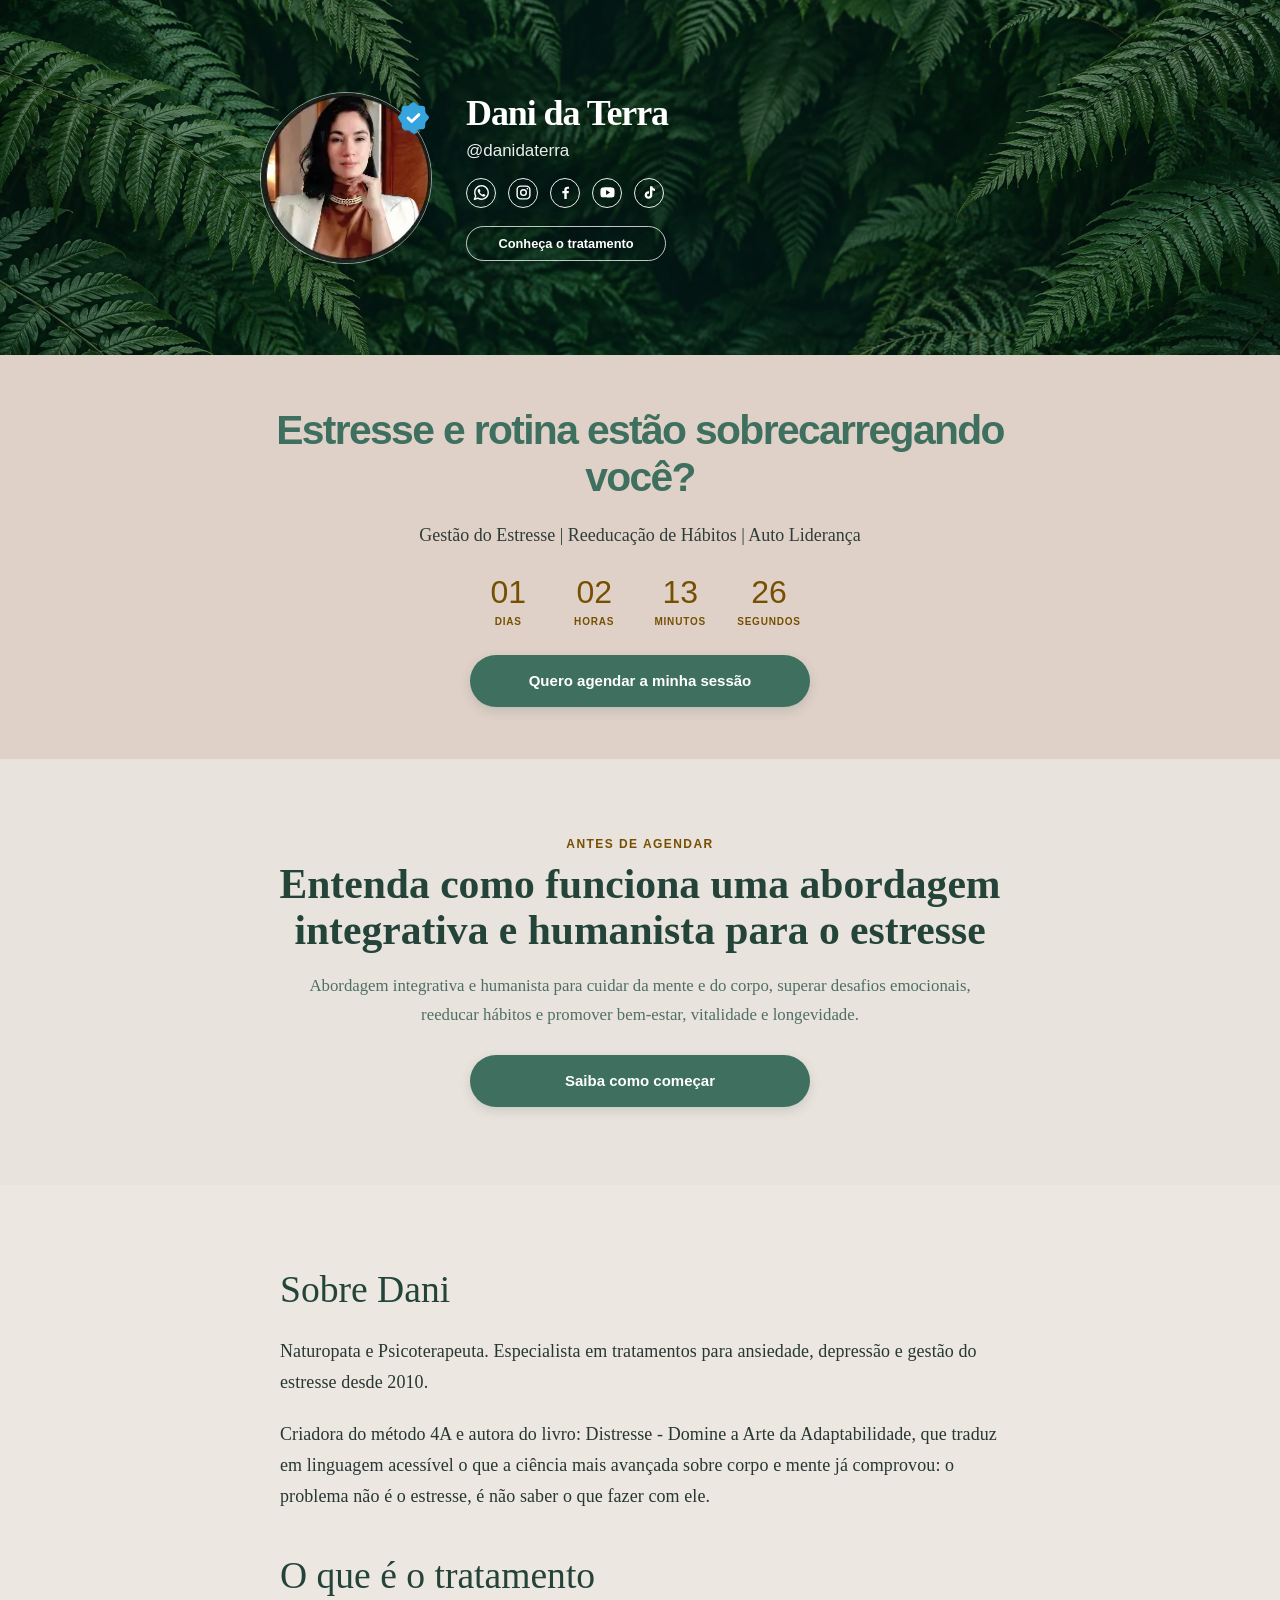
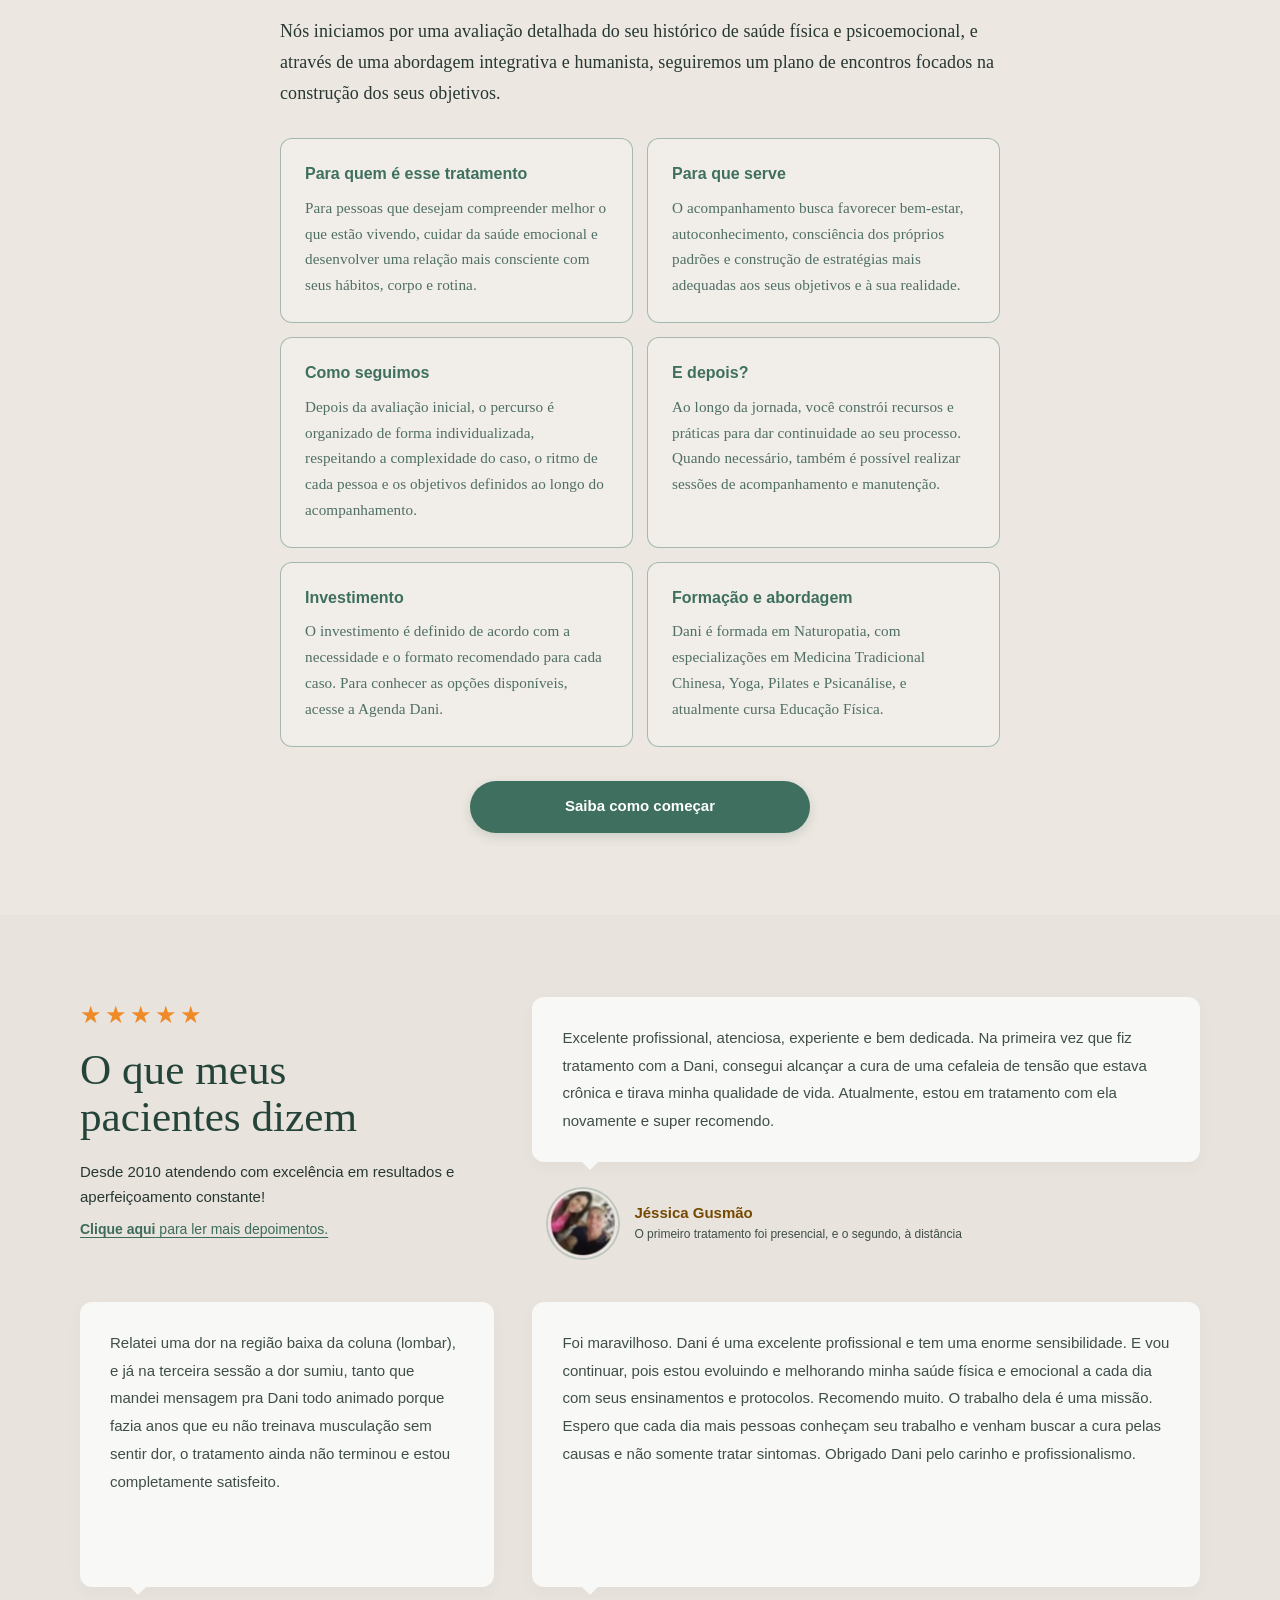
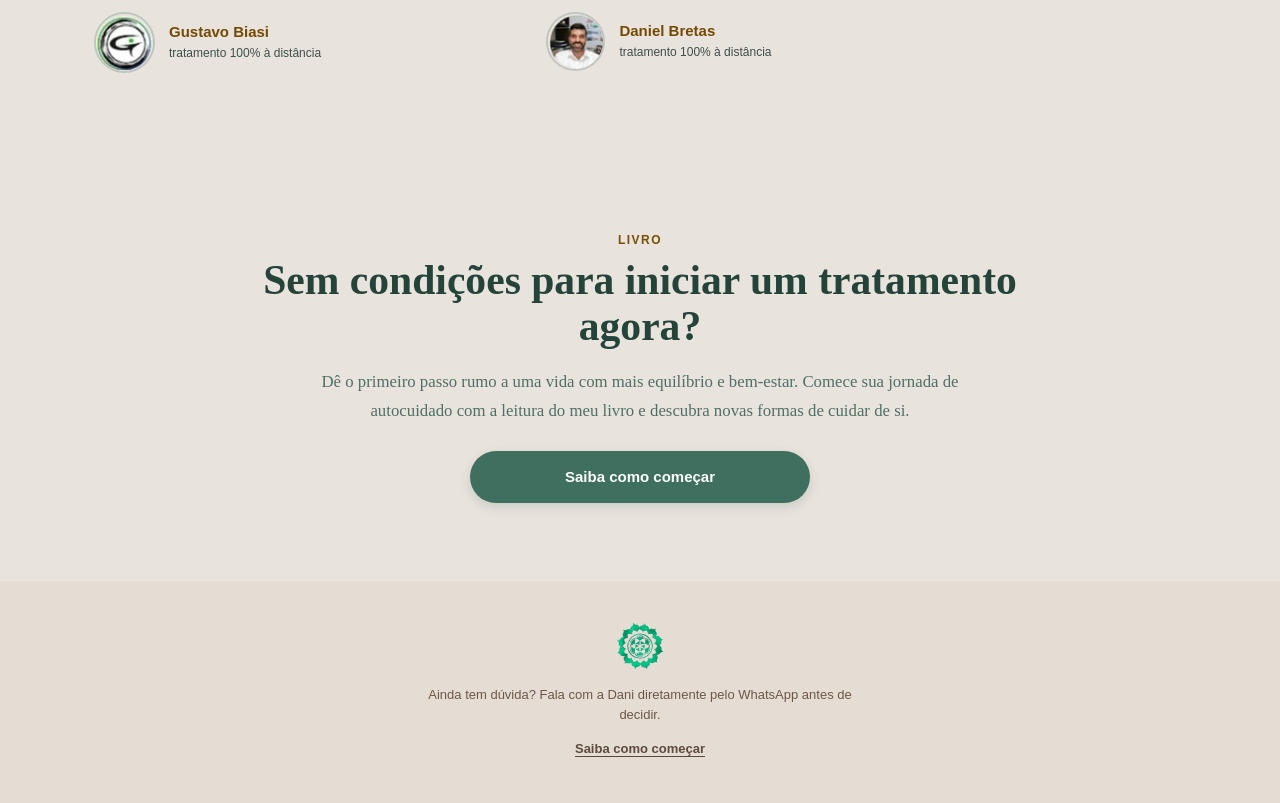
==== commit bfe08289: "ajusted text" ====
--- a/index.html
+++ b/index.html
@@ -82,12 +82,19 @@
                 target="_blank"
                 rel="noopener noreferrer"
                 aria-label="WhatsApp"
-                ><svg viewBox="0 0 24 24" aria-hidden="true">
+              >
+                <svg
+                  viewBox="0 0 24 24"
+                  fill="none"
+                  xmlns="http://www.w3.org/2000/svg"
+                >
                   <path
-                    d="M20.5 3.5A11.8 11.8 0 0 0 2.8 18.7L2 22l3.4-.9A11.8 11.8 0 1 0 20.5 3.5ZM12 21a9 9 0 0 1-4.5-1.2l-.3-.2-2 .5.5-2-.2-.3A9 9 0 1 1 12 21Zm5-6.7c-.3-.2-1.8-.9-2.1-1s-.5-.2-.7.2-.8 1-.9 1.2-.3.2-.6.1a7.3 7.3 0 0 1-2.1-1.3 7.8 7.8 0 0 1-1.5-1.9c-.2-.3 0-.5.1-.6l.5-.6c.2-.2.2-.3.3-.5s0-.4 0-.5l-1-2.3c-.3-.7-.6-.6-.8-.6h-.7c-.2 0-.5.1-.8.4s-1 1-1 2.5 1 3 1.2 3.2a10.7 10.7 0 0 0 4.1 3.6c.6.3 1.1.5 1.5.6.7.2 1.3.2 1.8.1.5-.1 1.8-.7 2-1.3s.3-1.2.2-1.3-.2-.2-.5-.4Z"
+                    clip-rule="evenodd"
                     fill="currentColor"
-                  /></svg
-              ></a>
+                    d="M3.50002 12C3.50002 7.30558 7.3056 3.5 12 3.5C16.6944 3.5 20.5 7.30558 20.5 12C20.5 16.6944 16.6944 20.5 12 20.5C10.3278 20.5 8.77127 20.0182 7.45798 19.1861C7.21357 19.0313 6.91408 18.9899 6.63684 19.0726L3.75769 19.9319L4.84173 17.3953C4.96986 17.0955 4.94379 16.7521 4.77187 16.4751C3.9657 15.176 3.50002 13.6439 3.50002 12ZM12 1.5C6.20103 1.5 1.50002 6.20101 1.50002 12C1.50002 13.8381 1.97316 15.5683 2.80465 17.0727L1.08047 21.107C0.928048 21.4637 0.99561 21.8763 1.25382 22.1657C1.51203 22.4552 1.91432 22.5692 2.28599 22.4582L6.78541 21.1155C8.32245 21.9965 10.1037 22.5 12 22.5C17.799 22.5 22.5 17.799 22.5 12C22.5 6.20101 17.799 1.5 12 1.5ZM14.2925 14.1824L12.9783 15.1081C12.3628 14.7575 11.6823 14.2681 10.9997 13.5855C10.2901 12.8759 9.76402 12.1433 9.37612 11.4713L10.2113 10.7624C10.5697 10.4582 10.6678 9.94533 10.447 9.53028L9.38284 7.53028C9.23954 7.26097 8.98116 7.0718 8.68115 7.01654C8.38113 6.96129 8.07231 7.046 7.84247 7.24659L7.52696 7.52195C6.76823 8.18414 6.3195 9.2723 6.69141 10.3741C7.07698 11.5163 7.89983 13.314 9.58552 14.9997C11.3991 16.8133 13.2413 17.5275 14.3186 17.8049C15.1866 18.0283 16.008 17.7288 16.5868 17.2572L17.1783 16.7752C17.4313 16.5691 17.5678 16.2524 17.544 15.9269C17.5201 15.6014 17.3389 15.308 17.0585 15.1409L15.3802 14.1409C15.0412 13.939 14.6152 13.9552 14.2925 14.1824Z"
+                  />
+                </svg>
+              </a>
               <a
                 href="https://www.instagram.com/danidaterra"
                 target="_blank"
@@ -174,7 +181,7 @@
             href="https://zenklub.com.br/terapeutas/daniele-rossi/"
             target="_blank"
             rel="noopener noreferrer"
-            >Quero agendar minha sessão</a
+            >Quero agendar a minha sessão</a
           >
         </div>
       </section>
@@ -183,14 +190,17 @@
         <div class="vsl-teaser-inner">
           <span class="eyebrow">Antes de agendar</span>
           <h2 id="vsl-teaser-title">
-            Entenda como funciona uma abordagem integrativa para o estresse
+            Entenda como funciona uma abordagem integrativa e humanista para o
+            estresse
           </h2>
           <p>
-            Assista à VSL e conheça a proposta de acompanhamento da Dani,
-            inspirada na experiência clínica e nos princípios apresentados em
-            <em>Distresse – Domine a Arte da Adaptabilidade</em>.
+            Abordagem integrativa e humanista para cuidar da mente e do corpo,
+            superar desafios emocionais, reeducar hábitos e promover bem-estar,
+            vitalidade e longevidade.
           </p>
-          <a class="primary-cta" href="vsl.html">Assistir à apresentação</a>
+          <a class="primary-cta" href="vsl.html" target="_blank"
+            >Saiba como começar</a
+          >
         </div>
       </section>
 
@@ -274,7 +284,7 @@
             href="https://zenklub.com.br/terapeutas/daniele-rossi/"
             target="_blank"
             rel="noopener noreferrer"
-            >Quero agendar minha sessão</a
+            >Saiba como começar</a
           >
         </div>
       </section>
@@ -380,13 +390,23 @@
             </div>
           </article>
         </div>
-        <a
-          class="primary-cta cta-bottom"
-          href="https://zenklub.com.br/terapeutas/daniele-rossi/"
-          target="_blank"
-          rel="noopener noreferrer"
-          >Quero agendar minha sessão</a
-        >
+      </section>
+
+      <section class="vsl-teaser" aria-labelledby="livro-teaser-title">
+        <div class="vsl-teaser-inner">
+          <span class="eyebrow">Livro</span>
+          <h2 id="vsl-teaser-title">
+            Sem condições para iniciar um tratamento agora?
+          </h2>
+          <p>
+            Dê o primeiro passo rumo a uma vida com mais equilíbrio e bem-estar.
+            Comece sua jornada de autocuidado com a leitura do meu livro e
+            descubra novas formas de cuidar de si.
+          </p>
+          <a class="primary-cta" href="vsl.html" target="_blank"
+            >Saiba como começar</a
+          >
+        </div>
       </section>
 
       <footer class="site-footer">
@@ -408,7 +428,7 @@
           href="https://zenklub.com.br/terapeutas/daniele-rossi/"
           target="_blank"
           rel="noopener noreferrer"
-          >Agendar minha sessão com a Dani</a
+          >Saiba como começar</a
         >
       </footer>
     </main>
